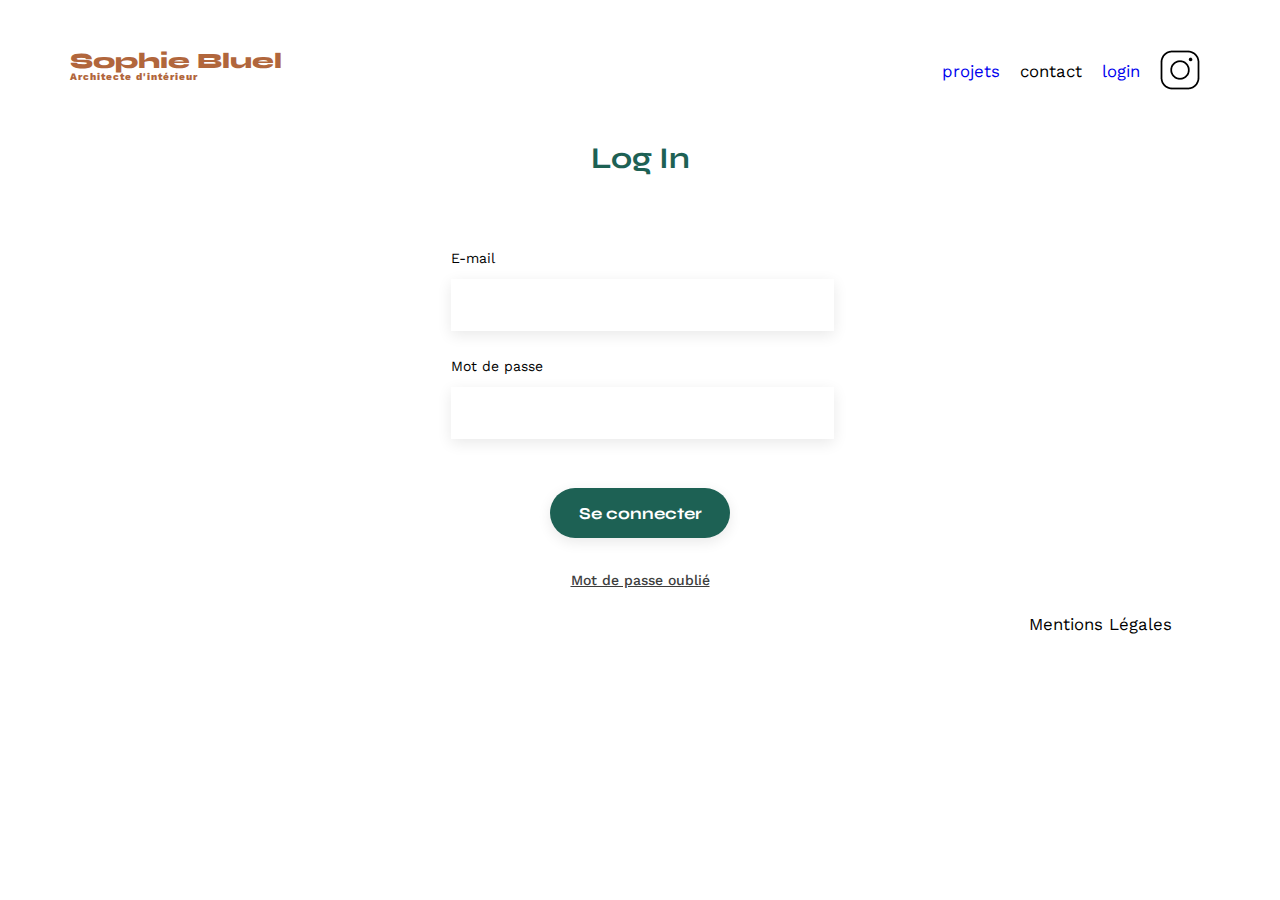
==== FrontEnd/login.html @ 5bf78be7 "Intégration de la page de login non fonctionnelle" ====
<!DOCTYPE html>
<html lang="fr">
<head>
	<meta charset="UTF-8">
	<title>Sophie Bluel - Architecte d'intérieur</title>
	<meta name="viewport" content="width=device-width, initial-scale=1.0">
	<link rel="preconnect" href="https://fonts.googleapis.com">
	<link rel="preconnect" href="https://fonts.gstatic.com" crossorigin>
	<link href="https://fonts.googleapis.com/css2?family=Syne:wght@700;800&family=Work+Sans&display=swap" rel="stylesheet">
	<!--script type="module" src="main.js" defer></script-->
	<meta name="description" content="">
	<link rel="stylesheet" href="./assets/style.css">
</head>
<body>
<header>
	<h1>Sophie Bluel <span>Architecte d'intérieur</span></h1>
	<nav>
		<ul>
			<li><a href="./index.html">projets</a></li>
			<li>contact</li>
			<li><a href="./login.html">login</a></li>
			<li><img src="./assets/icons/instagram.png" alt="Instagram"></li>
		</ul>
	</nav>
</header>
<main>
	<section id="login">
		<h2>Log In</h2>
		<form action="#" method="post">
			<label for="email">E-mail</label>
			<input type="email" name="email" id="email">
			<label for="password">Mot de passe</label>
			<input type="password" name="password" id="password">
			<p class="badCredentials">E-mail ou mot de passe erroné</p>
			<input type="submit" value="Se connecter">
		</form>
		<p class="forgottenPassword">Mot de passe oublié</p>
	</section>
</main>

<footer>
	<nav>
		<ul>
			<li>Mentions Légales</li>
		</ul>
	</nav>
</footer>
</body>
</html>
---- FrontEnd/assets/style.css ----
/* http://meyerweb.com/eric/tools/css/reset/
   v2.0 | 20110126
   License: none (public domain)
*/

html, body, div, span, applet, object, iframe,
h1, h2, h3, h4, h5, h6, p, blockquote, pre,
a, abbr, acronym, address, big, cite, code,
del, dfn, em, img, ins, kbd, q, s, samp,
small, strike, strong, sub, sup, tt, var,
b, u, i, center,
dl, dt, dd, ol, ul, li,
fieldset, form, label, legend,
table, caption, tbody, tfoot, thead, tr, th, td,
article, aside, canvas, details, embed,
figure, figcaption, footer, header, hgroup,
menu, nav, output, ruby, section, summary,
time, mark, audio, video {
	margin: 0;
	padding: 0;
	border: 0;
	font-size: 100%;
	font: inherit;
	vertical-align: baseline;
	text-decoration: none;
}
/* HTML5 display-role reset for older browsers */
article, aside, details, figcaption, figure,
footer, header, hgroup, menu, nav, section {
	display: block;
}
body {
	line-height: 1;
}
ol, ul {
	list-style: none;
}
blockquote, q {
	quotes: none;
}
blockquote:before, blockquote:after,
q:before, q:after {
	content: '';
	content: none;
}
table {
	border-collapse: collapse;
	border-spacing: 0;
}
/** end reset css**/
body {
	max-width: 1140px;
	margin:auto;
	font-family: 'Work Sans' ;
	font-size: 14px;
}
header {
	display: flex;
	justify-content: space-between;
	margin: 50px 0
}
section {
	margin: 50px 0
}

h1{
	display: flex;
	flex-direction: column;
	font-family: 'Syne';
	font-size: 22px;
	font-weight: 800;
	color: #B1663C
}

h1 > span {
	font-family: 'Work Sans';
	font-size:10px;
	letter-spacing: 0.1em;
;
}

h2{
	font-family: 'Syne';
	font-weight: 700;
	font-size: 30px;
	color: #1D6154
}
nav ul {
	display: flex;
	align-items: center;
	list-style-type: none;

}
nav li {
	padding: 0 10px;
	font-size: 1.2em;
}

li:hover {
	color: #B1663C;
}
#introduction {
	display: flex;
	align-items: center;
}
#introduction figure {
	flex: 1
}
#introduction img {
	display: block;
	margin: auto;
	width: 80%;
}

#introduction article {
	flex: 1
}
#introduction h2 {
	margin-bottom: 1em;
}

#introduction p {
	margin-bottom: 0.5em;
}
#portfolio h2 {
	text-align: center;
	margin-bottom: 1em;
}

.filters{
	display: flex;
	width: 100%;
	align-items: center;
	justify-content: center;
	margin-top: 50px;
	margin-bottom: 50px;
}

.categoryFilterButton{
	display: flex;
	font-family: 'Syne';
	font-weight: 700;
	line-height: 19px;
	background-color: white;
	color: #1D6154;
	height: 37px;
	min-width: 100px;
	align-items: center;
	justify-content: center;
	border-style: solid;
	border-radius: 60px ;
	border-color: #1D6154;
	border-width: 1px;
	font-size: 1.2em;
	padding-left: 10px;
	padding-right: 10px;
	margin-left: 10px;
	margin-right: 10px;
	cursor: pointer;
}

.categoryFilterButton:hover {
	color: white;
	background-color: #1D6154;
}

.categoryFilterButton:active {
	background-color: white;
	color: #1D6154;
}

.gallery {
	width: 100%;
	display: grid;
	grid-template-columns: 1fr 1fr 1fr;
	grid-column-gap: 20px;
	grid-row-gap: 20px;
}

.gallery img {
	width: 100%;

}

#login {
	display: flex;
	flex-direction: column;
	align-items: center;
	width: 50%;
	margin: auto;
}
#login > * {
	text-align: center;

}
#login h2{
	margin-bottom: 20px;
}
#login form {
	width: 379px;
	text-align: left;
	margin-top:30px;
	display: flex;
	flex-direction: column;
	margin-left: 0px;
}

#login input {
	height: 50px;
	width: 379px;
	font-size: 1.2em;
	border: none;
	box-shadow: 0px 4px 14px rgba(0, 0, 0, 0.09);
}
#login label {
	width: 100%;
	margin: 2em 0 1em 0;
}

#login input[type="submit"] {
	width: 180px;
}

.forgottenPassword {
	font-family: Work Sans;
	font-size: 14px;
	font-weight: 500;
	line-height: 16px;
	letter-spacing: 0em;
	width: 100%;
	text-decoration: underline;
	color: #3D3D3D;
	cursor: pointer;
}

.badCredentials {
	font-family: Work Sans;
	font-size: 14px;
	font-weight: 500;
	line-height: 16px;
	letter-spacing: 0em;
	width: 100%;
	visibility: hidden;
	color: #FF1010;
	cursor: pointer;
}

#contact {
	width: 50%;
margin: auto;
}
#contact > * {
	text-align: center;

}
#contact h2{
	margin-bottom: 20px;
}
#contact form {
	text-align: left;
	margin-top:30px;
	display: flex;
	flex-direction: column;
}

#contact input {
	height: 50px;
	font-size: 1.2em;
	border: none;
	box-shadow: 0px 4px 14px rgba(0, 0, 0, 0.09);
}
#contact label {
	margin: 2em 0 1em 0;
}
#contact textarea {
	border: none;
	box-shadow: 0px 4px 14px rgba(0, 0, 0, 0.09);
}

input[type="submit"]{
	font-family: 'Syne';
	font-weight: 700;
	color: white;
	background-color: #1D6154;
	margin : 2em auto ;
	width: 180px;
	text-align: center;
	border-radius: 60px ;
}

footer nav ul {
	display: flex;
	justify-content: flex-end;
	margin: 2em
}
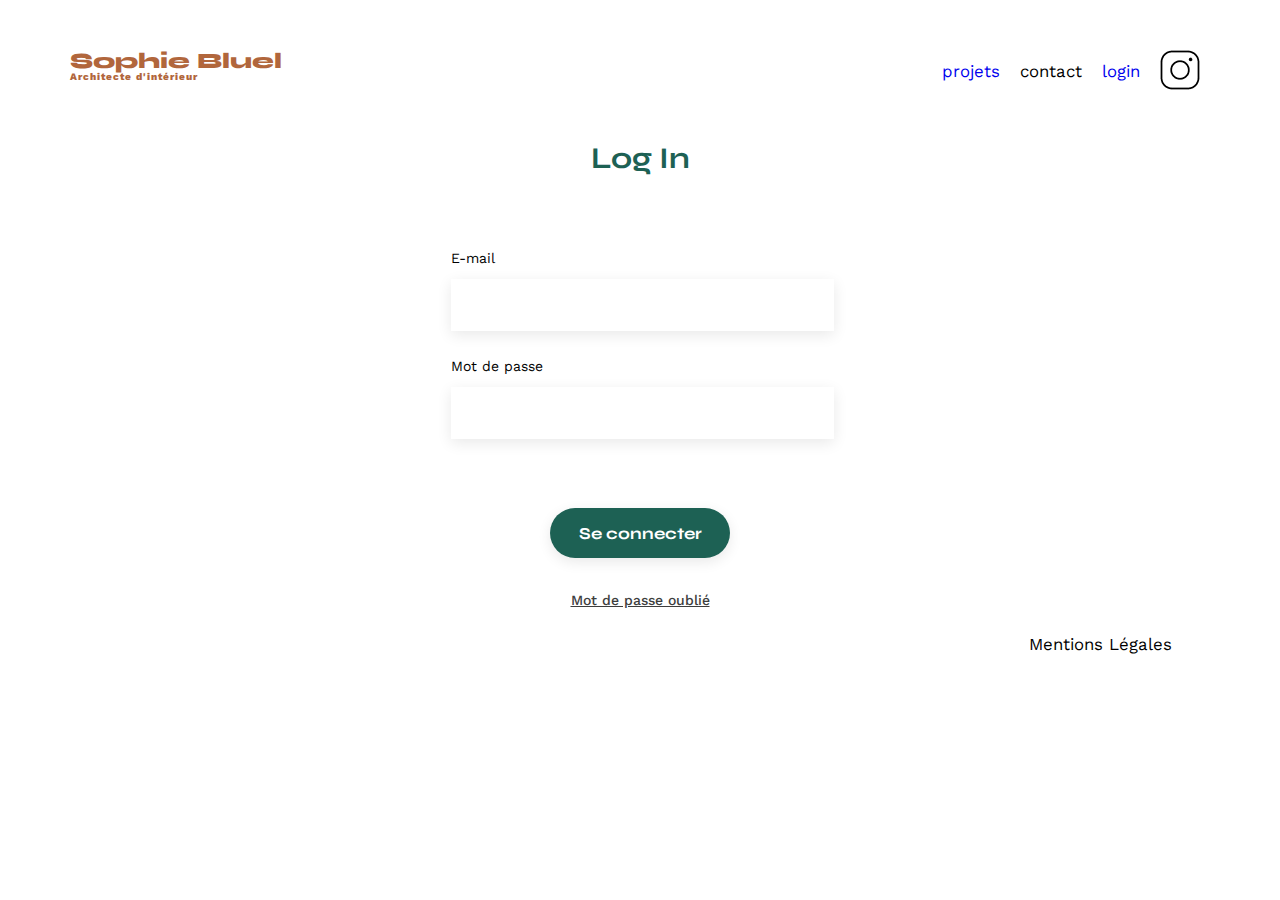
==== commit e1a5f6f7: "Stockage du token de connexion dans localStorage et récupération dans la page principale" ====
--- a/FrontEnd/login.html
+++ b/FrontEnd/login.html
@@ -7,7 +7,7 @@
 	<link rel="preconnect" href="https://fonts.googleapis.com">
 	<link rel="preconnect" href="https://fonts.gstatic.com" crossorigin>
 	<link href="https://fonts.googleapis.com/css2?family=Syne:wght@700;800&family=Work+Sans&display=swap" rel="stylesheet">
-	<!--script type="module" src="main.js" defer></script-->
+	<script type="module" src="login.js" defer></script>
 	<meta name="description" content="">
 	<link rel="stylesheet" href="./assets/style.css">
 </head>
@@ -32,7 +32,7 @@
 			<label for="password">Mot de passe</label>
 			<input type="password" name="password" id="password">
 			<p class="badCredentials">E-mail ou mot de passe erroné</p>
-			<input type="submit" value="Se connecter">
+			<input type="submit" value="Se connecter" id="loginButton">
 		</form>
 		<p class="forgottenPassword">Mot de passe oublié</p>
 	</section>
--- a/FrontEnd/assets/style.css
+++ b/FrontEnd/assets/style.css
@@ -240,9 +240,11 @@
 	line-height: 16px;
 	letter-spacing: 0em;
 	width: 100%;
+	text-align: center;
 	visibility: hidden;
 	color: #FF1010;
 	cursor: pointer;
+	margin-top: 20px;
 }
 
 #contact {
